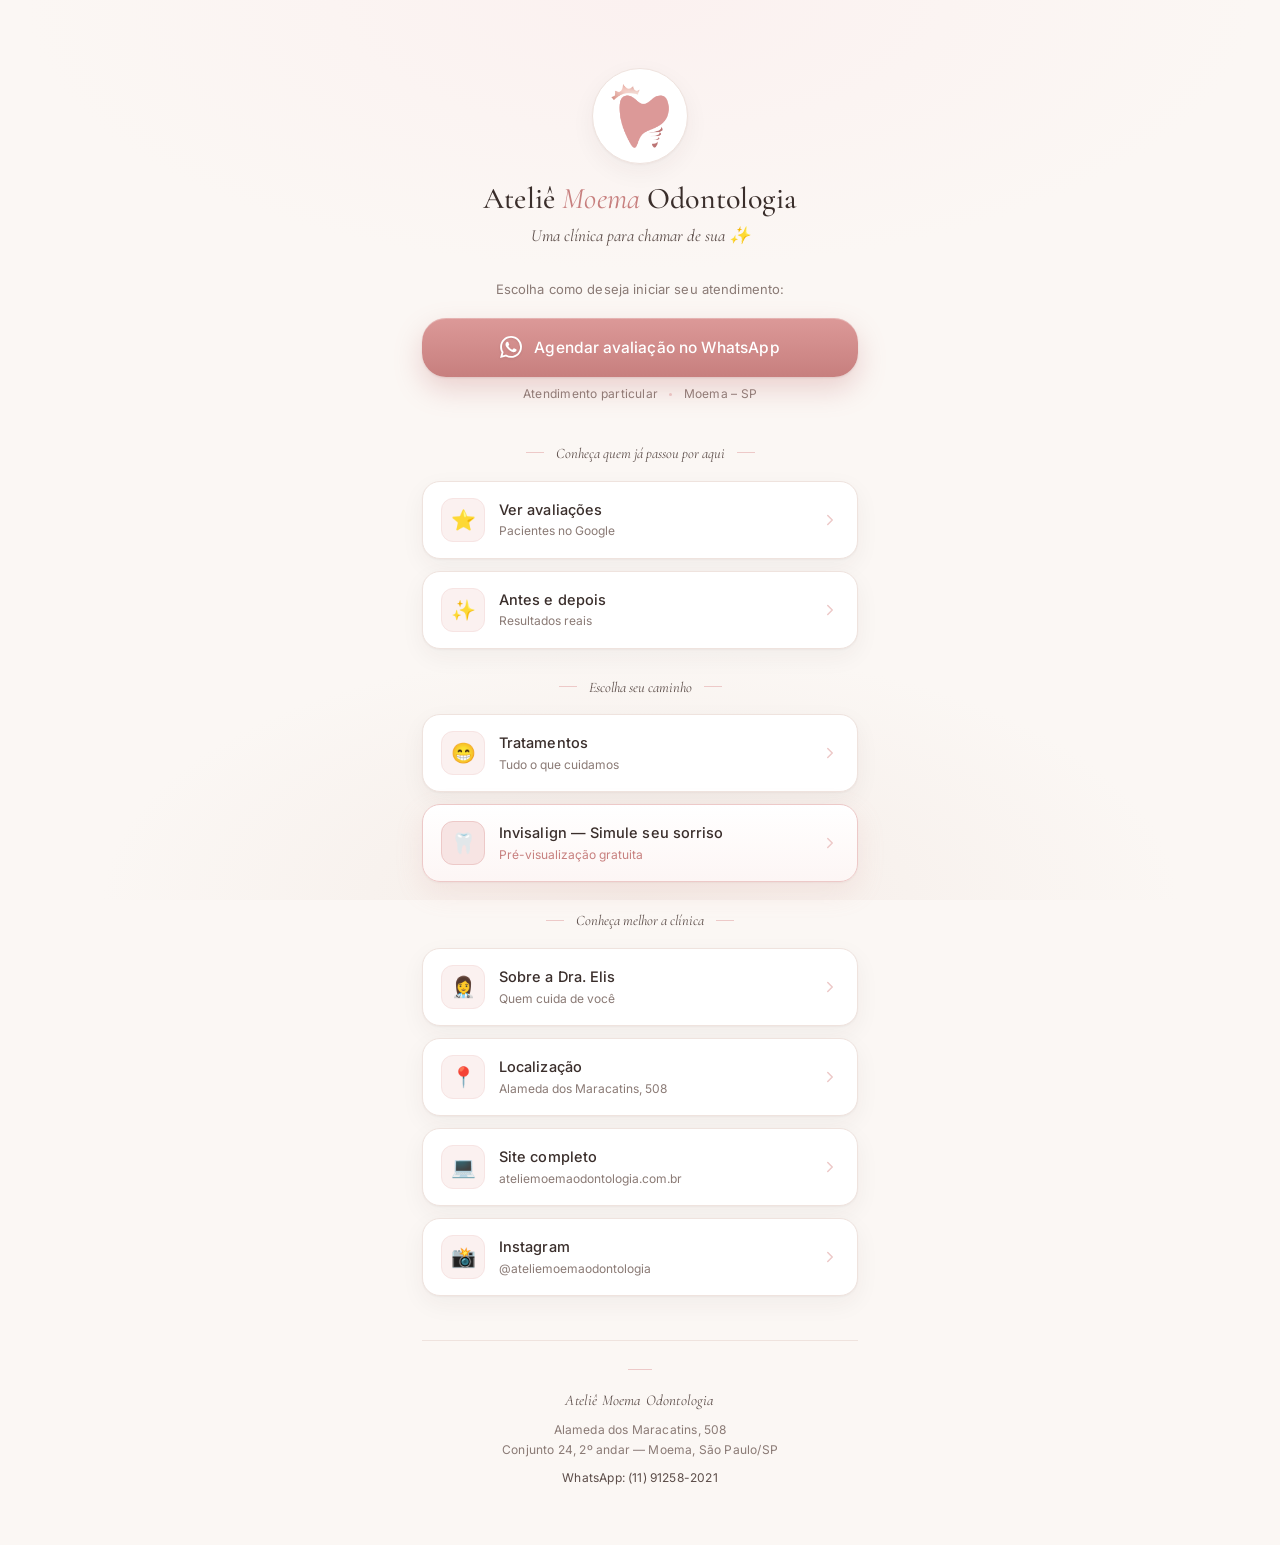
==== index.html @ 344218fa "Att" ====
<!DOCTYPE html>
<html lang="pt-BR">
<head>
<meta charset="UTF-8" />
<meta name="viewport" content="width=device-width, initial-scale=1.0" />
<title>Ateliê Moema Odontologia · Links</title>
<meta name="description" content="Ateliê Moema Odontologia — uma clínica para chamar de sua. Agende sua avaliação, conheça nossos tratamentos e veja resultados." />
<link rel="preconnect" href="https://fonts.googleapis.com" />
<link rel="preconnect" href="https://fonts.gstatic.com" crossorigin />
<link href="https://fonts.googleapis.com/css2?family=Cormorant+Garamond:ital,wght@0,400;0,500;0,600;1,400&family=Inter:wght@300;400;500;600&display=swap" rel="stylesheet" />
<link rel="icon" type="image/png" href="favicon.png" />
<style>
  :root {
    /* Paleta da marca */
    --rose: #DC9998;
    --rose-deep: #C77F7E;
    --rose-soft: #EDC9C8;
    --rose-mist: #F7E4E3;
    --rose-tint: #FBF1F0;

    --bg: #FBF7F4;
    --bg-warm: #F5EDE8;
    --card: #FFFFFF;

    --ink: #3A2E2B;
    --ink-soft: #5C4D49;
    --ink-mute: #8A7A75;
    --hairline: #EFE3DE;

    --whatsapp: #6FA98C;
    --whatsapp-deep: #5C9579;

    --radius-lg: 24px;
    --radius-md: 18px;
    --shadow-soft: 0 1px 2px rgba(60, 35, 30, 0.04), 0 8px 24px rgba(60, 35, 30, 0.05);
    --shadow-hover: 0 2px 4px rgba(60, 35, 30, 0.05), 0 14px 32px rgba(60, 35, 30, 0.09);

    --serif: "Cormorant Garamond", "Times New Roman", serif;
    --sans: "Inter", -apple-system, BlinkMacSystemFont, "Segoe UI", sans-serif;
  }

  * { box-sizing: border-box; }
  html, body { margin: 0; padding: 0; }

  body {
    font-family: var(--sans);
    color: var(--ink);
    background: var(--bg);
    background-image:
      radial-gradient(ellipse 80% 50% at 50% 0%, var(--rose-tint) 0%, transparent 60%),
      radial-gradient(ellipse 60% 40% at 50% 100%, var(--bg-warm) 0%, transparent 70%);
    background-attachment: fixed;
    min-height: 100vh;
    -webkit-font-smoothing: antialiased;
    -moz-osx-font-smoothing: grayscale;
    line-height: 1.5;
  }

  .page {
    max-width: 480px;
    margin: 0 auto;
    padding: 40px 22px 56px;
    display: flex;
    flex-direction: column;
    gap: 28px;
  }

  /* ---------- HERO ---------- */
  .hero {
    display: flex;
    flex-direction: column;
    align-items: center;
    text-align: center;
    gap: 18px;
    padding-top: 12px;
  }

  .logo {
    width: 96px;
    height: 96px;
    border-radius: 50%;
    background: var(--card);
    border: 1px solid var(--hairline);
    box-shadow: var(--shadow-soft);
    display: flex;
    align-items: center;
    justify-content: center;
    overflow: hidden;
  }
  .logo img {
    width: 72px;
    height: 72px;
    object-fit: contain;
  }

  .title-block { display: flex; flex-direction: column; align-items: center; gap: 6px; }

  h1.brand {
    font-family: var(--serif);
    font-weight: 500;
    font-size: 30px;
    line-height: 1.15;
    letter-spacing: 0.005em;
    color: var(--ink);
    margin: 0;
  }
  h1.brand .em {
    font-style: italic;
    font-weight: 400;
    color: var(--rose-deep);
  }

  .subtitle {
    font-family: var(--serif);
    font-style: italic;
    font-size: 17px;
    color: var(--ink-soft);
    margin: 0;
    font-weight: 400;
  }

  .lead {
    font-size: 13px;
    color: var(--ink-mute);
    margin: 14px 0 0;
    letter-spacing: 0.01em;
  }

  /* ---------- CTA principal (WhatsApp) ---------- */
  .cta-primary {
    display: flex;
    align-items: center;
    justify-content: center;
    gap: 12px;
    width: 100%;
    padding: 18px 22px;
    border-radius: var(--radius-lg);
    background: linear-gradient(180deg, var(--rose) 0%, var(--rose-deep) 100%);
    color: #FFFFFF;
    font-family: var(--sans);
    font-weight: 500;
    font-size: 15.5px;
    letter-spacing: 0.005em;
    text-decoration: none;
    box-shadow:
      0 1px 0 rgba(255,255,255,0.25) inset,
      0 1px 2px rgba(120, 60, 60, 0.12),
      0 12px 28px rgba(199, 127, 126, 0.32);
    transition: transform .25s ease, box-shadow .25s ease, background .25s ease;
    position: relative;
    overflow: hidden;
  }
  .cta-primary:hover {
    transform: translateY(-2px);
    box-shadow:
      0 1px 0 rgba(255,255,255,0.3) inset,
      0 2px 4px rgba(120, 60, 60, 0.14),
      0 18px 36px rgba(199, 127, 126, 0.4);
  }
  .cta-primary:active { transform: translateY(0); }
  .cta-primary .wa-icon {
    width: 22px; height: 22px; flex-shrink: 0;
    filter: drop-shadow(0 1px 1px rgba(0,0,0,0.08));
  }

  .fineprint {
    text-align: center;
    font-size: 12px;
    color: var(--ink-mute);
    margin-top: -10px;
    letter-spacing: 0.02em;
  }
  .fineprint .dot {
    display: inline-block;
    width: 3px; height: 3px;
    background: var(--rose-soft);
    border-radius: 50%;
    margin: 0 8px;
    vertical-align: middle;
  }

  /* ---------- Seções ---------- */
  .section { display: flex; flex-direction: column; gap: 12px; }

  .eyebrow {
    text-align: center;
    font-family: var(--serif);
    font-style: italic;
    font-size: 14.5px;
    color: var(--ink-soft);
    margin: 0 0 4px;
    font-weight: 400;
  }
  .eyebrow::before, .eyebrow::after {
    content: "";
    display: inline-block;
    width: 18px;
    height: 1px;
    background: var(--rose-soft);
    vertical-align: middle;
    margin: 0 12px;
    transform: translateY(-2px);
  }

  /* ---------- Card / Botão padrão ---------- */
  .card-link {
    display: grid;
    grid-template-columns: 44px 1fr 18px;
    align-items: center;
    gap: 14px;
    padding: 16px 18px;
    background: var(--card);
    border: 1px solid var(--hairline);
    border-radius: var(--radius-md);
    text-decoration: none;
    color: var(--ink);
    box-shadow: var(--shadow-soft);
    transition: transform .2s ease, box-shadow .25s ease, border-color .25s ease, background .25s ease;
  }
  .card-link:hover {
    transform: translateY(-2px);
    border-color: var(--rose-soft);
    box-shadow: var(--shadow-hover);
    background: #FFFEFD;
  }
  .card-link .glyph {
    width: 44px; height: 44px;
    border-radius: 12px;
    background: var(--rose-tint);
    display: flex;
    align-items: center;
    justify-content: center;
    font-size: 20px;
    color: var(--rose-deep);
    border: 1px solid var(--rose-mist);
  }
  .card-link .label {
    display: flex;
    flex-direction: column;
    gap: 2px;
    min-width: 0;
  }
  .card-link .label .t {
    font-size: 14.5px;
    font-weight: 500;
    color: var(--ink);
    letter-spacing: 0.005em;
  }
  .card-link .label .s {
    font-size: 12px;
    color: var(--ink-mute);
    font-weight: 400;
  }
  .card-link .chev {
    width: 18px; height: 18px;
    color: var(--rose-soft);
    transition: transform .25s ease, color .25s ease;
  }
  .card-link:hover .chev {
    transform: translateX(3px);
    color: var(--rose-deep);
  }

  /* Variante destaque secundário (Invisalign) */
  .card-link.featured {
    border-color: var(--rose-soft);
    background: linear-gradient(180deg, #FFFFFF 0%, #FDF6F5 100%);
    box-shadow:
      0 1px 2px rgba(60, 35, 30, 0.04),
      0 10px 28px rgba(220, 153, 152, 0.16);
  }
  .card-link.featured .glyph {
    background: var(--rose-mist);
    border-color: var(--rose-soft);
  }
  .card-link.featured .label .s { color: var(--rose-deep); }

  /* ---------- Rodapé ---------- */
  .footer {
    text-align: center;
    margin-top: 16px;
    padding-top: 28px;
    border-top: 1px solid var(--hairline);
    color: var(--ink-mute);
    font-size: 12px;
    line-height: 1.7;
    letter-spacing: 0.015em;
  }
  .footer .name {
    font-family: var(--serif);
    font-style: italic;
    font-size: 15px;
    color: var(--ink-soft);
    display: block;
    margin-bottom: 6px;
  }
  .footer .wa {
    margin-top: 8px;
    color: var(--ink-soft);
  }
  .footer .ornament {
    display: block;
    width: 24px;
    height: 1px;
    background: var(--rose-soft);
    margin: 0 auto 18px;
  }

  /* ---------- Mobile fine-tune ---------- */
  @media (max-width: 380px) {
    .page { padding: 32px 18px 48px; }
    h1.brand { font-size: 26px; }
    .subtitle { font-size: 15.5px; }
    .cta-primary { font-size: 14.5px; padding: 16px 18px; }
    .card-link { padding: 14px 16px; grid-template-columns: 40px 1fr 16px; }
    .card-link .glyph { width: 40px; height: 40px; font-size: 18px; }
  }

  @media (min-width: 520px) {
    .page { padding-top: 56px; }
  }

  /* Acessibilidade */
  a:focus-visible {
    outline: 2px solid var(--rose-deep);
    outline-offset: 3px;
  }
  @media (prefers-reduced-motion: reduce) {
    *, *::before, *::after {
      transition-duration: 0.01ms !important;
      animation-duration: 0.01ms !important;
    }
  }
</style>
</head>
<body>
  <main class="page" data-screen-label="Linktree Ateliê Moema">

    <!-- ============ HERO ============ -->
    <header class="hero">
      <div class="logo">
        <img src="favicon.png" alt="Ateliê Moema Odontologia" />
      </div>

      <div class="title-block">
        <h1 class="brand">Ateliê <span class="em">Moema</span> Odontologia</h1>
        <p class="subtitle">Uma clínica para chamar de sua ✨</p>
      </div>

      <p class="lead">Escolha como deseja iniciar seu atendimento:</p>

      <a class="cta-primary"
         href="https://wa.me/5511912582021?text=Ol%C3%A1%2C%20gostaria%20de%20saber%20mais!"
         target="_blank" rel="noopener">
        <svg class="wa-icon" viewBox="0 0 24 24" fill="currentColor" aria-hidden="true">
          <path d="M17.472 14.382c-.297-.149-1.758-.867-2.03-.967-.273-.099-.471-.148-.67.15-.197.297-.767.966-.94 1.164-.173.199-.347.223-.644.075-.297-.15-1.255-.463-2.39-1.475-.883-.788-1.48-1.761-1.653-2.059-.173-.297-.018-.458.13-.606.134-.133.298-.347.446-.52.149-.174.198-.298.298-.497.099-.198.05-.371-.025-.52-.075-.149-.669-1.612-.916-2.207-.242-.579-.487-.5-.669-.51-.173-.008-.371-.01-.57-.01-.198 0-.52.074-.792.372-.272.297-1.04 1.016-1.04 2.479 0 1.462 1.065 2.875 1.213 3.074.149.198 2.096 3.2 5.077 4.487.709.306 1.262.489 1.694.625.712.227 1.36.195 1.871.118.571-.085 1.758-.719 2.006-1.413.248-.694.248-1.289.173-1.413-.074-.124-.272-.198-.57-.347m-5.421 7.403h-.004a9.87 9.87 0 0 1-5.031-1.378l-.361-.214-3.741.982.998-3.648-.235-.374a9.86 9.86 0 0 1-1.51-5.26c.001-5.45 4.436-9.884 9.888-9.884 2.64 0 5.122 1.03 6.988 2.898a9.825 9.825 0 0 1 2.893 6.994c-.003 5.45-4.437 9.884-9.885 9.884m8.413-18.297A11.815 11.815 0 0 0 12.05 0C5.495 0 .16 5.335.157 11.892c0 2.096.547 4.142 1.588 5.945L.057 24l6.305-1.654a11.882 11.882 0 0 0 5.683 1.448h.005c6.554 0 11.89-5.335 11.893-11.893a11.821 11.821 0 0 0-3.48-8.413Z"/>
        </svg>
        Agendar avaliação no WhatsApp
      </a>

      <p class="fineprint">Atendimento particular <span class="dot"></span> Moema – SP</p>
    </header>

    <!-- ============ PROVA SOCIAL ============ -->
    <section class="section" aria-labelledby="sec-prova">
      <p id="sec-prova" class="eyebrow">Conheça quem já passou por aqui</p>

      <a class="card-link" href="https://www.google.com/search?q=atelie+moema&sca_esv=7f321bca7b936533&rlz=1C1UEAD_enBR1086BR1086&sxsrf=ANbL-n7IXrnMioDVKaTFfKsSNfKLNBk3RQ%3A1778010861389&ei=7Ur6aebNFoGW5OUPn-fGmAc&biw=1528&bih=825&ved=0ahUKEwim-LHO9qKUAxUBC7kGHZ-zEXMQ4dUDCBE&uact=5&oq=atelie+moema&gs_lp=[base64]&sclient=gws-wiz-serp#lrd=0x94ce5b8ffd97cc9f:0x2a857f20913931b9,1,,,," target="_blank" rel="noopener">
        <span class="glyph" aria-hidden="true">⭐</span>
        <span class="label">
          <span class="t">Ver avaliações</span>
          <span class="s">Pacientes no Google</span>
        </span>
        <svg class="chev" viewBox="0 0 24 24" fill="none" stroke="currentColor" stroke-width="2" aria-hidden="true"><path d="M9 6l6 6-6 6" stroke-linecap="round" stroke-linejoin="round"/></svg>
      </a>

      <a class="card-link" href="https://ateliemoemaodontologia.com.br/#antesedepois" target="_blank" rel="noopener">
        <span class="glyph" aria-hidden="true">✨</span>
        <span class="label">
          <span class="t">Antes e depois</span>
          <span class="s">Resultados reais</span>
        </span>
        <svg class="chev" viewBox="0 0 24 24" fill="none" stroke="currentColor" stroke-width="2" aria-hidden="true"><path d="M9 6l6 6-6 6" stroke-linecap="round" stroke-linejoin="round"/></svg>
      </a>
    </section>

    <!-- ============ TRATAMENTOS ============ -->
    <section class="section" aria-labelledby="sec-trat">
      <p id="sec-trat" class="eyebrow">Escolha seu caminho</p>

      <a class="card-link" href="https://ateliemoemaodontologia.com.br/#tratamentos" target="_blank" rel="noopener">
        <span class="glyph" aria-hidden="true">😁</span>
        <span class="label">
          <span class="t">Tratamentos</span>
          <span class="s">Tudo o que cuidamos</span>
        </span>
        <svg class="chev" viewBox="0 0 24 24" fill="none" stroke="currentColor" stroke-width="2" aria-hidden="true"><path d="M9 6l6 6-6 6" stroke-linecap="round" stroke-linejoin="round"/></svg>
      </a>

      <a class="card-link featured" href="https://ateliemoemaodontologia.com.br/#invisa" target="_blank" rel="noopener">
        <span class="glyph" aria-hidden="true">🦷</span>
        <span class="label">
          <span class="t">Invisalign — Simule seu sorriso</span>
          <span class="s">Pré-visualização gratuita</span>
        </span>
        <svg class="chev" viewBox="0 0 24 24" fill="none" stroke="currentColor" stroke-width="2" aria-hidden="true"><path d="M9 6l6 6-6 6" stroke-linecap="round" stroke-linejoin="round"/></svg>
      </a>
    </section>

    <!-- ============ INSTITUCIONAL ============ -->
    <section class="section" aria-labelledby="sec-inst">
      <p id="sec-inst" class="eyebrow">Conheça melhor a clínica</p>

      <a class="card-link" href="https://ateliemoemaodontologia.com.br/#sobre" target="_blank" rel="noopener">
        <span class="glyph" aria-hidden="true">👩‍⚕️</span>
        <span class="label">
          <span class="t">Sobre a Dra. Elis</span>
          <span class="s">Quem cuida de você</span>
        </span>
        <svg class="chev" viewBox="0 0 24 24" fill="none" stroke="currentColor" stroke-width="2" aria-hidden="true"><path d="M9 6l6 6-6 6" stroke-linecap="round" stroke-linejoin="round"/></svg>
      </a>

      <a class="card-link" href="https://www.google.com/maps/place/Ateli%C3%AA+Moema+Odontologia+Especializada/data=!4m2!3m1!1s0x0:0x2a857f20913931b9?sa=X&ved=1t:2428&ictx=111" target="_blank" rel="noopener">
        <span class="glyph" aria-hidden="true">📍</span>
        <span class="label">
          <span class="t">Localização</span>
          <span class="s">Alameda dos Maracatins, 508</span>
        </span>
        <svg class="chev" viewBox="0 0 24 24" fill="none" stroke="currentColor" stroke-width="2" aria-hidden="true"><path d="M9 6l6 6-6 6" stroke-linecap="round" stroke-linejoin="round"/></svg>
      </a>

      <a class="card-link" href="https://ateliemoemaodontologia.com.br/" target="_blank" rel="noopener">
        <span class="glyph" aria-hidden="true">💻</span>
        <span class="label">
          <span class="t">Site completo</span>
          <span class="s">ateliemoemaodontologia.com.br</span>
        </span>
        <svg class="chev" viewBox="0 0 24 24" fill="none" stroke="currentColor" stroke-width="2" aria-hidden="true"><path d="M9 6l6 6-6 6" stroke-linecap="round" stroke-linejoin="round"/></svg>
      </a>

      <a class="card-link" href="https://www.instagram.com/dra.elisdrocha/" target="_blank" rel="noopener">
        <span class="glyph" aria-hidden="true">📸</span>
        <span class="label">
          <span class="t">Instagram</span>
          <span class="s">@ateliemoemaodontologia</span>
        </span>
        <svg class="chev" viewBox="0 0 24 24" fill="none" stroke="currentColor" stroke-width="2" aria-hidden="true"><path d="M9 6l6 6-6 6" stroke-linecap="round" stroke-linejoin="round"/></svg>
      </a>
    </section>

    <!-- ============ RODAPÉ ============ -->
    <footer class="footer">
      <span class="ornament" aria-hidden="true"></span>
      <span class="name">Ateliê Moema Odontologia</span>
      Alameda dos Maracatins, 508<br />
      Conjunto 24, 2º andar — Moema, São Paulo/SP
      <div class="wa">WhatsApp: (11) 91258-2021</div>
    </footer>

  </main>
</body>
</html>
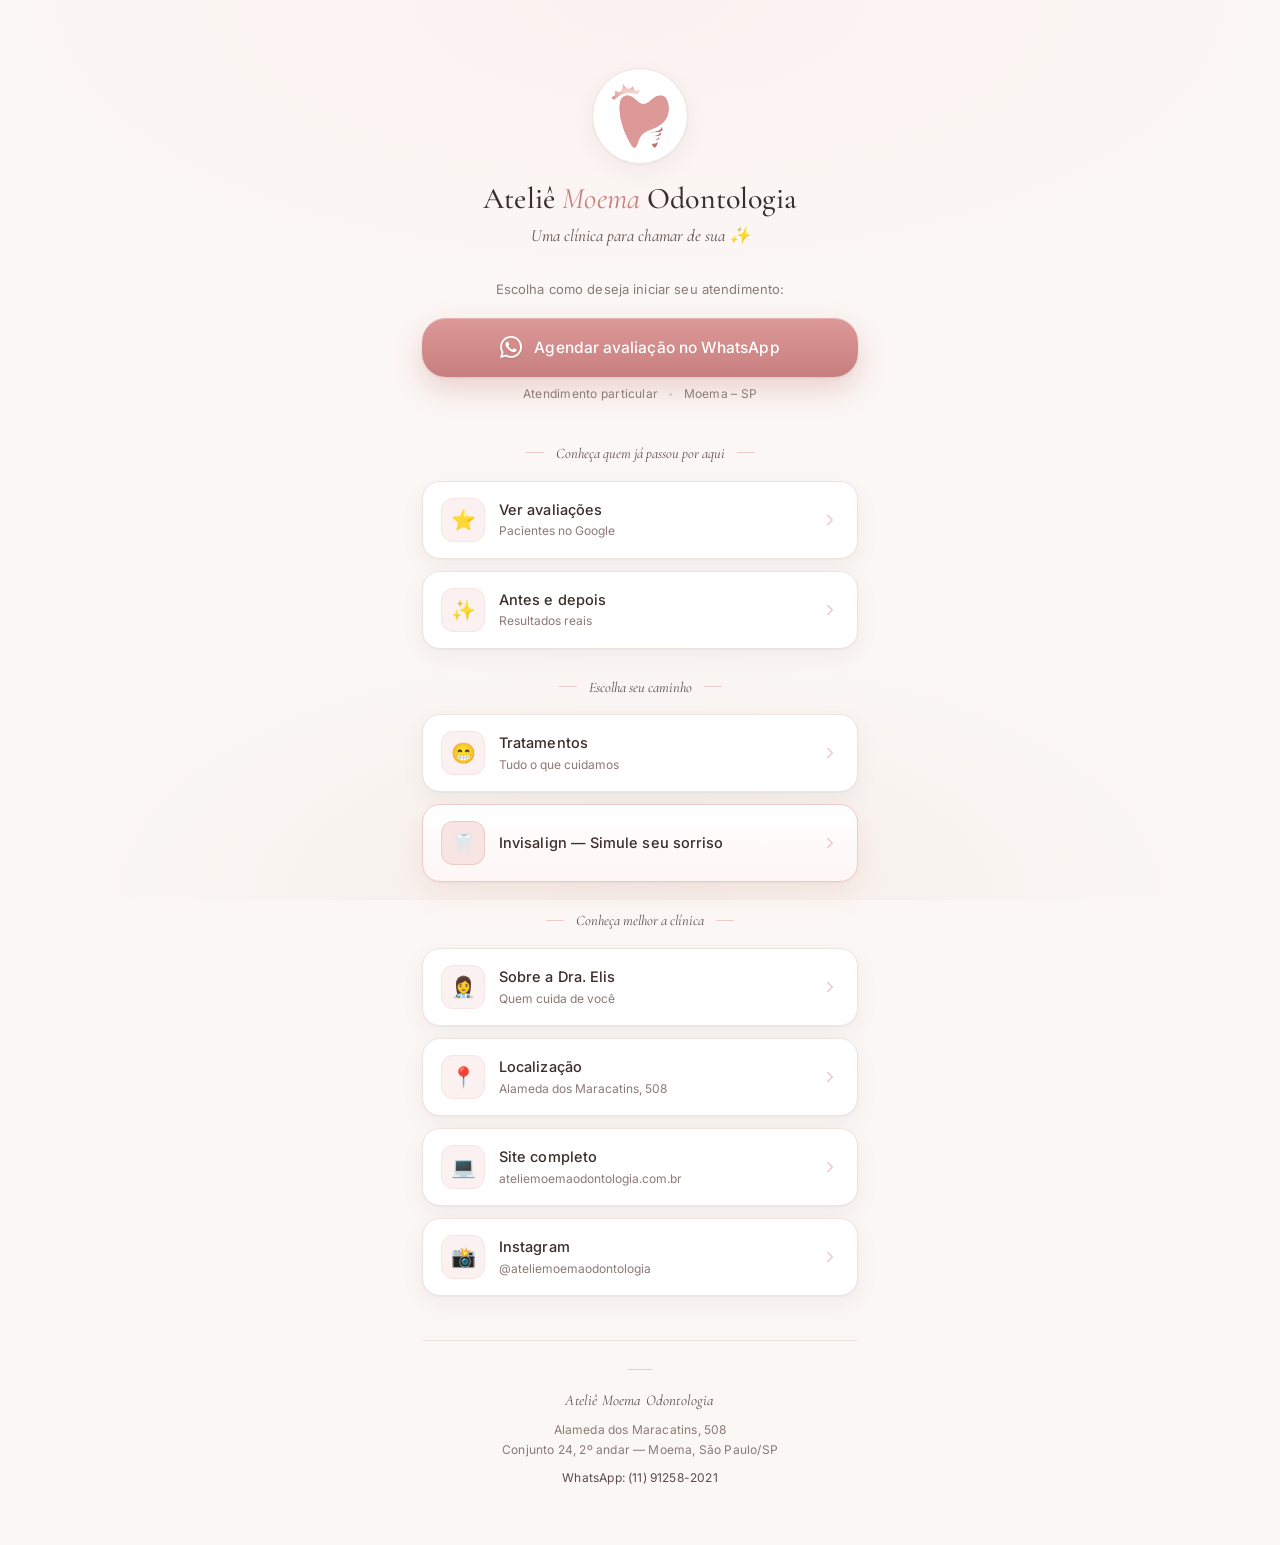
==== commit f6f01fd5: "Att" ====
--- a/index.html
+++ b/index.html
@@ -397,11 +397,10 @@
         <svg class="chev" viewBox="0 0 24 24" fill="none" stroke="currentColor" stroke-width="2" aria-hidden="true"><path d="M9 6l6 6-6 6" stroke-linecap="round" stroke-linejoin="round"/></svg>
       </a>
 
-      <a class="card-link featured" href="https://ateliemoemaodontologia.com.br/#invisa" target="_blank" rel="noopener">
+      <a class="card-link featured" href="https://providerbio-latam.invisalign.com/sv/c22389135#start" target="_blank" rel="noopener">
         <span class="glyph" aria-hidden="true">🦷</span>
         <span class="label">
           <span class="t">Invisalign — Simule seu sorriso</span>
-          <span class="s">Pré-visualização gratuita</span>
         </span>
         <svg class="chev" viewBox="0 0 24 24" fill="none" stroke="currentColor" stroke-width="2" aria-hidden="true"><path d="M9 6l6 6-6 6" stroke-linecap="round" stroke-linejoin="round"/></svg>
       </a>
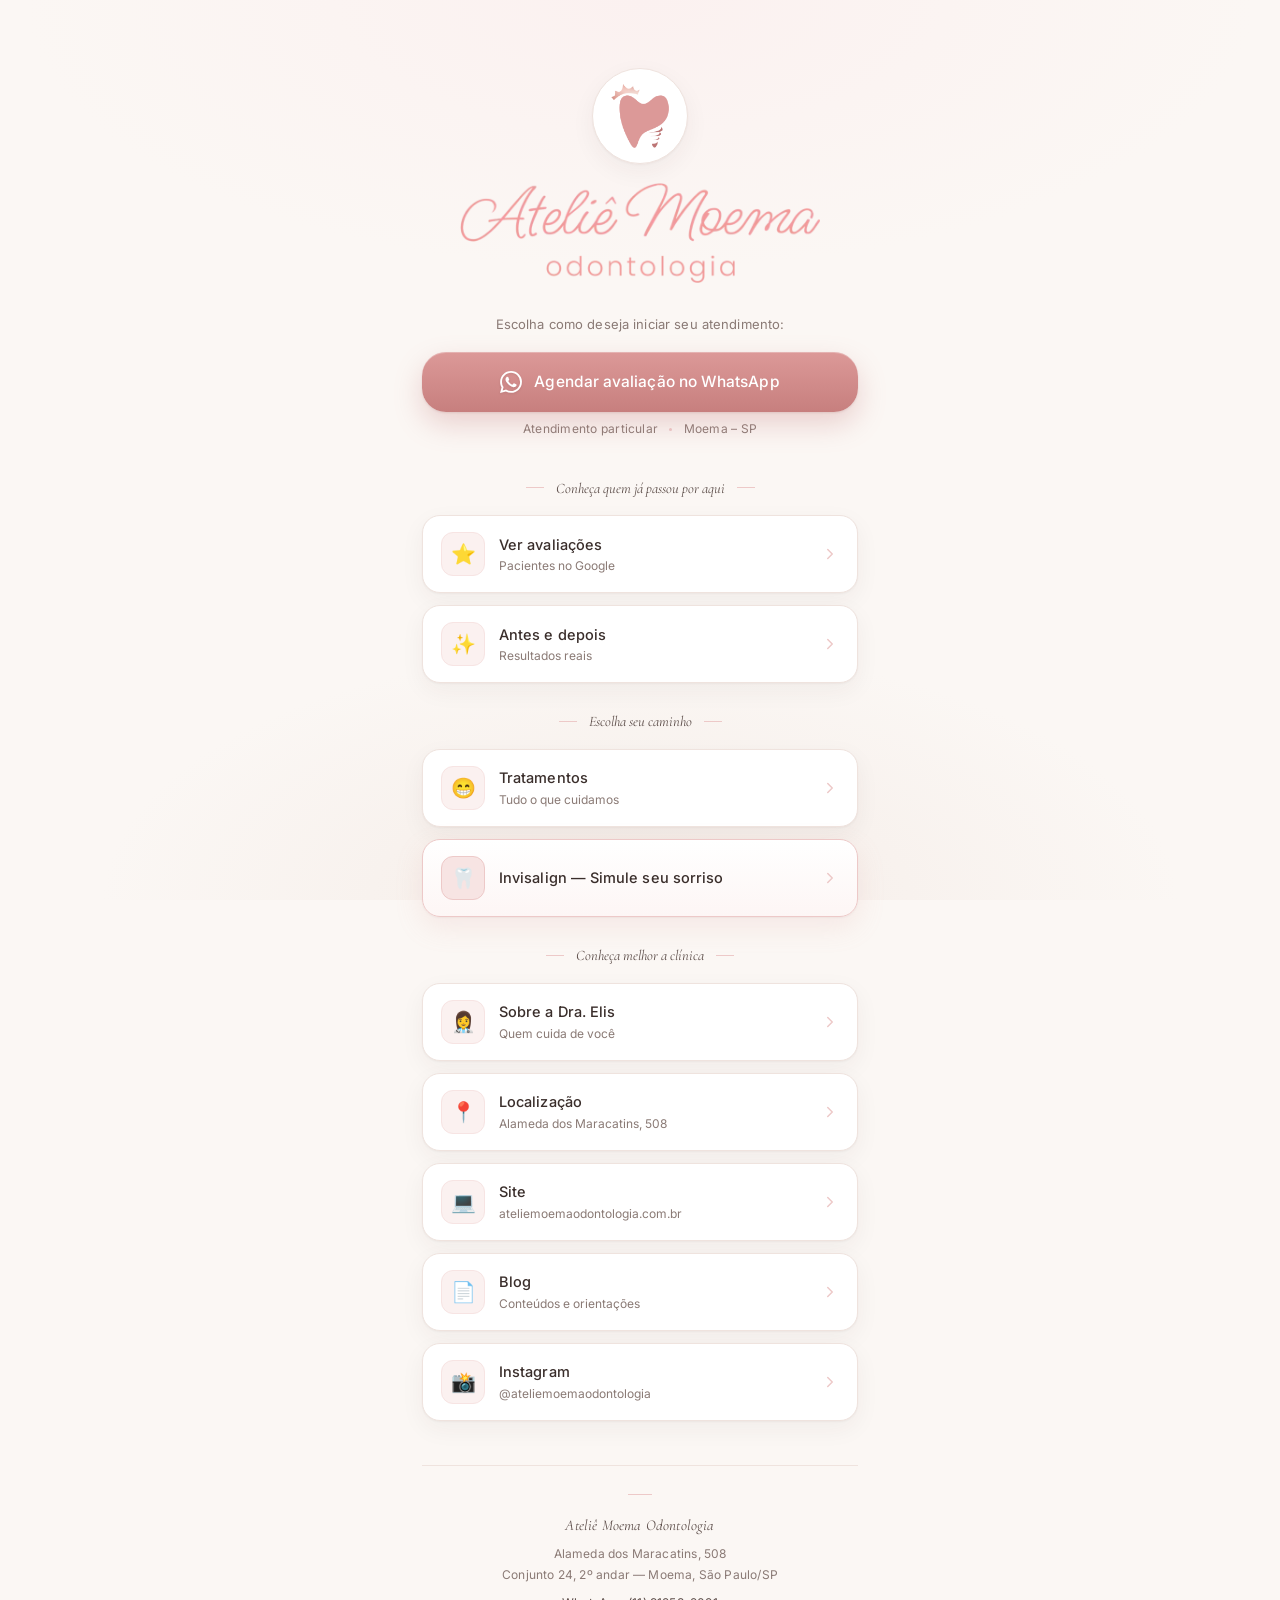
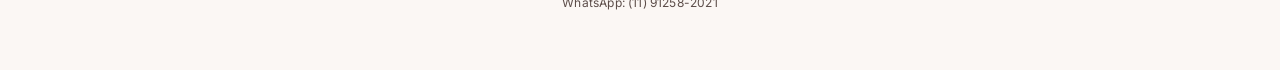
==== commit ec491541: "att" ====
--- a/index.html
+++ b/index.html
@@ -93,30 +93,16 @@
     object-fit: contain;
   }
 
-  .title-block { display: flex; flex-direction: column; align-items: center; gap: 6px; }
-
-  h1.brand {
-    font-family: var(--serif);
-    font-weight: 500;
-    font-size: 30px;
-    line-height: 1.15;
-    letter-spacing: 0.005em;
-    color: var(--ink);
-    margin: 0;
-  }
-  h1.brand .em {
-    font-style: italic;
-    font-weight: 400;
-    color: var(--rose-deep);
-  }
-
-  .subtitle {
-    font-family: var(--serif);
-    font-style: italic;
-    font-size: 17px;
-    color: var(--ink-soft);
-    margin: 0;
-    font-weight: 400;
+  .title-block {
+    display: flex;
+    justify-content: center;
+    width: 100%;
+  }
+
+  .title-logo {
+    display: block;
+    width: min(100%, 360px);
+    height: auto;
   }
 
   .lead {
@@ -309,8 +295,7 @@
   /* ---------- Mobile fine-tune ---------- */
   @media (max-width: 380px) {
     .page { padding: 32px 18px 48px; }
-    h1.brand { font-size: 26px; }
-    .subtitle { font-size: 15.5px; }
+    .title-logo { width: min(100%, 300px); }
     .cta-primary { font-size: 14.5px; padding: 16px 18px; }
     .card-link { padding: 14px 16px; grid-template-columns: 40px 1fr 16px; }
     .card-link .glyph { width: 40px; height: 40px; font-size: 18px; }
@@ -343,8 +328,7 @@
       </div>
 
       <div class="title-block">
-        <h1 class="brand">Ateliê <span class="em">Moema</span> Odontologia</h1>
-        <p class="subtitle">Uma clínica para chamar de sua ✨</p>
+        <img class="title-logo" src="logo-horizontal-moema.png" alt="Ateliê Moema Odontologia" />
       </div>
 
       <p class="lead">Escolha como deseja iniciar seu atendimento:</p>
@@ -431,8 +415,17 @@
       <a class="card-link" href="https://ateliemoemaodontologia.com.br/" target="_blank" rel="noopener">
         <span class="glyph" aria-hidden="true">💻</span>
         <span class="label">
-          <span class="t">Site completo</span>
+          <span class="t">Site</span>
           <span class="s">ateliemoemaodontologia.com.br</span>
+        </span>
+        <svg class="chev" viewBox="0 0 24 24" fill="none" stroke="currentColor" stroke-width="2" aria-hidden="true"><path d="M9 6l6 6-6 6" stroke-linecap="round" stroke-linejoin="round"/></svg>
+      </a>
+
+      <a class="card-link" href="https://ateliemoemaodontologia.com.br/conteudo/" target="_blank" rel="noopener">
+        <span class="glyph" aria-hidden="true">&#128196;</span>
+        <span class="label">
+          <span class="t">Blog</span>
+          <span class="s">Conte&uacute;dos e orienta&ccedil;&otilde;es</span>
         </span>
         <svg class="chev" viewBox="0 0 24 24" fill="none" stroke="currentColor" stroke-width="2" aria-hidden="true"><path d="M9 6l6 6-6 6" stroke-linecap="round" stroke-linejoin="round"/></svg>
       </a>
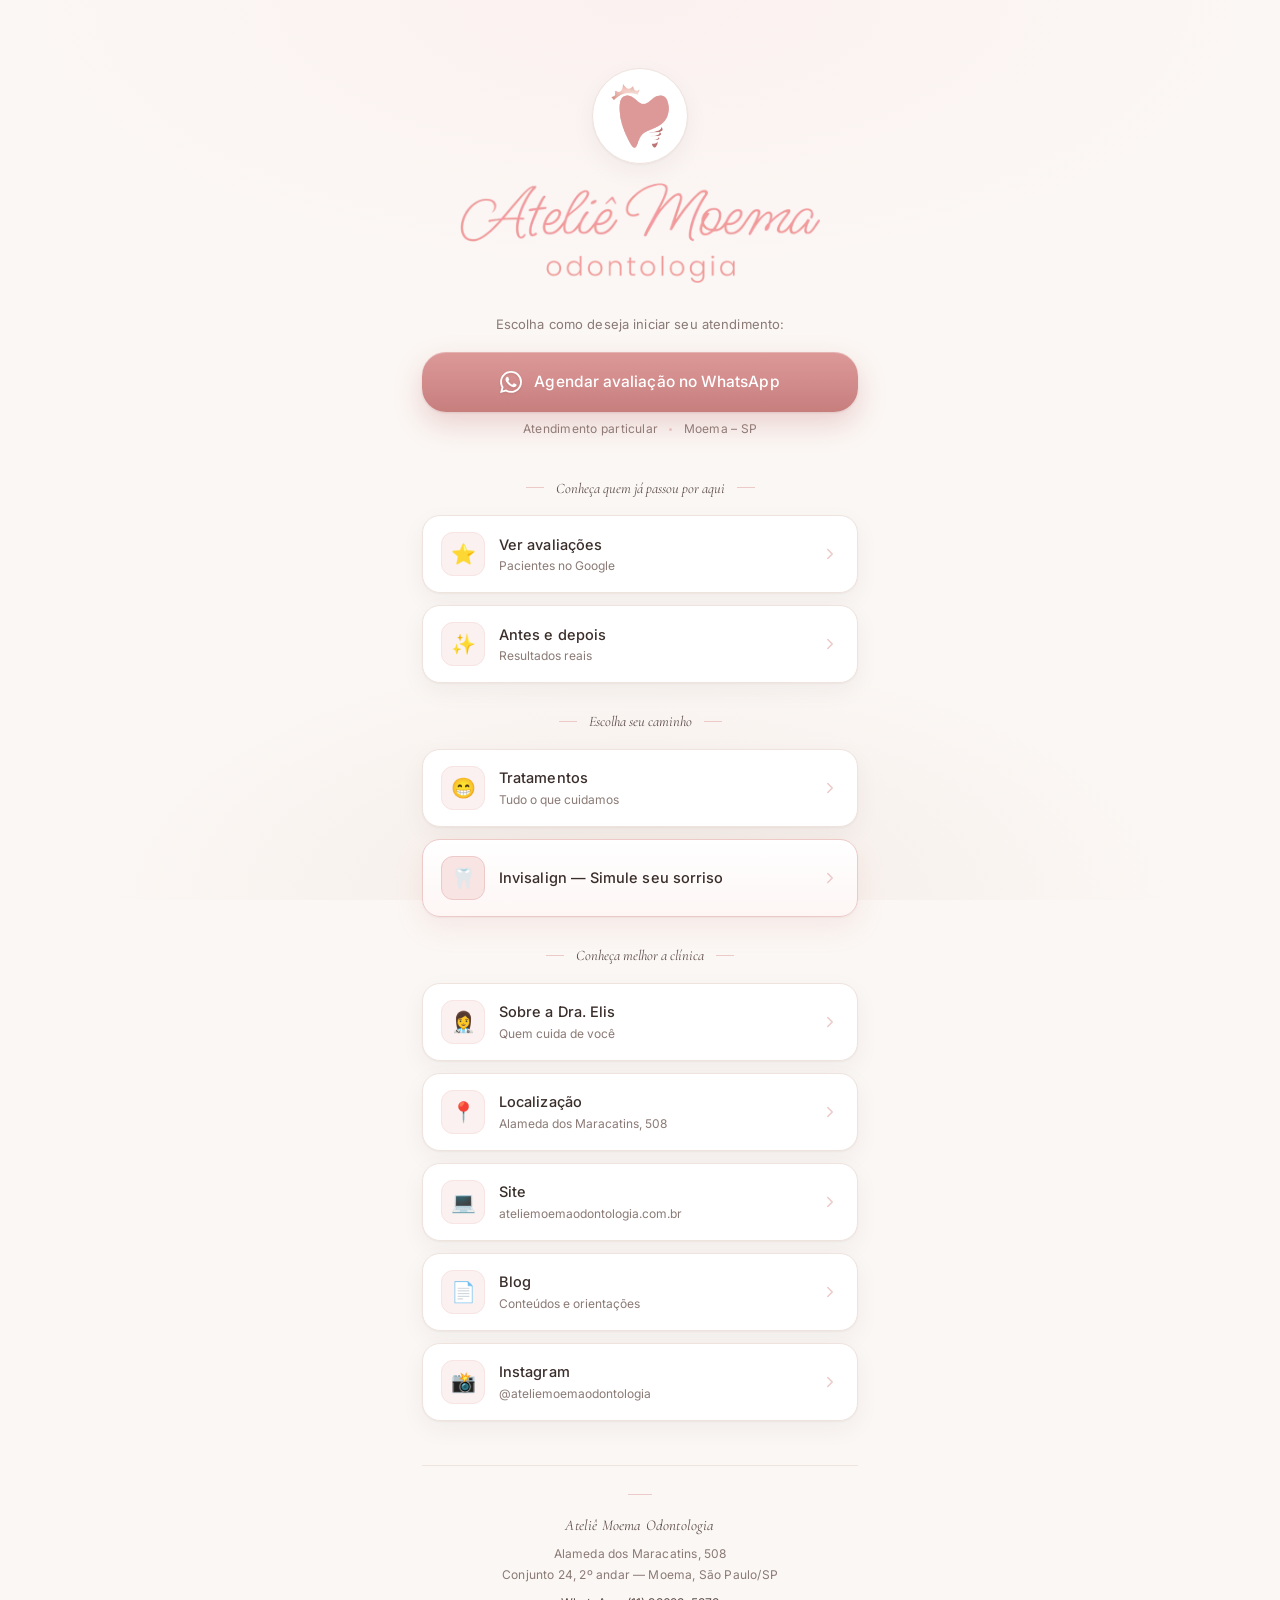
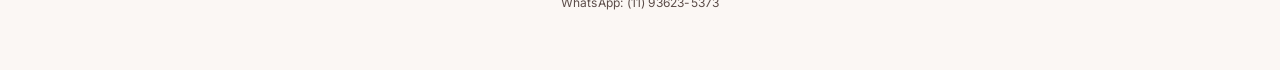
==== commit 0328f6ed: "Att" ====
--- a/index.html
+++ b/index.html
@@ -1,6 +1,21 @@
 <!DOCTYPE html>
 <html lang="pt-BR">
 <head>
+<script async src="https://www.googletagmanager.com/gtag/js?id=G-HBF0WV0X6G"></script>
+<script>
+  window.dataLayer = window.dataLayer || [];
+  function gtag(){dataLayer.push(arguments);}
+  gtag("js", new Date());
+  gtag("config", "G-HBF0WV0X6G");
+  gtag("config", "AW-16828234613");
+</script>
+<script>
+  (function(w,d,s,l,i){w[l]=w[l]||[];w[l].push({"gtm.start":
+  new Date().getTime(),event:"gtm.js"});var f=d.getElementsByTagName(s)[0],
+  j=d.createElement(s),dl=l!="dataLayer"?"&l="+l:"";j.async=true;j.src=
+  "https://www.googletagmanager.com/gtm.js?id="+i+dl;f.parentNode.insertBefore(j,f);
+  })(window,document,"script","dataLayer","GTM-KLHLT2SW");
+</script>
 <meta charset="UTF-8" />
 <meta name="viewport" content="width=device-width, initial-scale=1.0" />
 <title>Ateliê Moema Odontologia · Links</title>
@@ -319,6 +334,7 @@
 </style>
 </head>
 <body>
+  <noscript><iframe src="https://www.googletagmanager.com/ns.html?id=GTM-KLHLT2SW" height="0" width="0" style="display:none;visibility:hidden"></iframe></noscript>
   <main class="page" data-screen-label="Linktree Ateliê Moema">
 
     <!-- ============ HERO ============ -->
@@ -334,7 +350,7 @@
       <p class="lead">Escolha como deseja iniciar seu atendimento:</p>
 
       <a class="cta-primary"
-         href="https://wa.me/5511912582021?text=Ol%C3%A1%2C%20gostaria%20de%20saber%20mais!"
+         href="https://wa.me/5511936235373?text=Ol%C3%A1%2C%20gostaria%20de%20saber%20mais!"
          target="_blank" rel="noopener">
         <svg class="wa-icon" viewBox="0 0 24 24" fill="currentColor" aria-hidden="true">
           <path d="M17.472 14.382c-.297-.149-1.758-.867-2.03-.967-.273-.099-.471-.148-.67.15-.197.297-.767.966-.94 1.164-.173.199-.347.223-.644.075-.297-.15-1.255-.463-2.39-1.475-.883-.788-1.48-1.761-1.653-2.059-.173-.297-.018-.458.13-.606.134-.133.298-.347.446-.52.149-.174.198-.298.298-.497.099-.198.05-.371-.025-.52-.075-.149-.669-1.612-.916-2.207-.242-.579-.487-.5-.669-.51-.173-.008-.371-.01-.57-.01-.198 0-.52.074-.792.372-.272.297-1.04 1.016-1.04 2.479 0 1.462 1.065 2.875 1.213 3.074.149.198 2.096 3.2 5.077 4.487.709.306 1.262.489 1.694.625.712.227 1.36.195 1.871.118.571-.085 1.758-.719 2.006-1.413.248-.694.248-1.289.173-1.413-.074-.124-.272-.198-.57-.347m-5.421 7.403h-.004a9.87 9.87 0 0 1-5.031-1.378l-.361-.214-3.741.982.998-3.648-.235-.374a9.86 9.86 0 0 1-1.51-5.26c.001-5.45 4.436-9.884 9.888-9.884 2.64 0 5.122 1.03 6.988 2.898a9.825 9.825 0 0 1 2.893 6.994c-.003 5.45-4.437 9.884-9.885 9.884m8.413-18.297A11.815 11.815 0 0 0 12.05 0C5.495 0 .16 5.335.157 11.892c0 2.096.547 4.142 1.588 5.945L.057 24l6.305-1.654a11.882 11.882 0 0 0 5.683 1.448h.005c6.554 0 11.89-5.335 11.893-11.893a11.821 11.821 0 0 0-3.48-8.413Z"/>
@@ -349,7 +365,7 @@
     <section class="section" aria-labelledby="sec-prova">
       <p id="sec-prova" class="eyebrow">Conheça quem já passou por aqui</p>
 
-      <a class="card-link" href="https://www.google.com/search?q=atelie+moema&sca_esv=7f321bca7b936533&rlz=1C1UEAD_enBR1086BR1086&sxsrf=ANbL-n7IXrnMioDVKaTFfKsSNfKLNBk3RQ%3A1778010861389&ei=7Ur6aebNFoGW5OUPn-fGmAc&biw=1528&bih=825&ved=0ahUKEwim-LHO9qKUAxUBC7kGHZ-zEXMQ4dUDCBE&uact=5&oq=atelie+moema&gs_lp=[base64]&sclient=gws-wiz-serp#lrd=0x94ce5b8ffd97cc9f:0x2a857f20913931b9,1,,,," target="_blank" rel="noopener">
+      <a class="card-link" href="https://www.google.com/search?sca_esv=7f321bca7b936533&rlz=1C1UEAD_enBR1086BR1086&sxsrf=ANbL-n6XzdU1Nz6YGZfV_VlG-c8_n7P61g:1779111679142&q=avalia%C3%A7%C3%B5es+sobre+ateli%C3%AA+moema+odontologia+especializada+s%C3%A3o+paulo&uds=[base64]&si=[base64]&sa=X&ved=2ahUKEwi7sZq9-8KUAxUUK7kGHdRlG-oQk8gLegQIHhAB&ictx=1&biw=360&bih=682&dpr=3#ebo=1" target="_blank" rel="noopener">
         <span class="glyph" aria-hidden="true">⭐</span>
         <span class="label">
           <span class="t">Ver avaliações</span>
@@ -446,7 +462,7 @@
       <span class="name">Ateliê Moema Odontologia</span>
       Alameda dos Maracatins, 508<br />
       Conjunto 24, 2º andar — Moema, São Paulo/SP
-      <div class="wa">WhatsApp: (11) 91258-2021</div>
+      <div class="wa">WhatsApp: (11) 93623-5373</div>
     </footer>
 
   </main>
